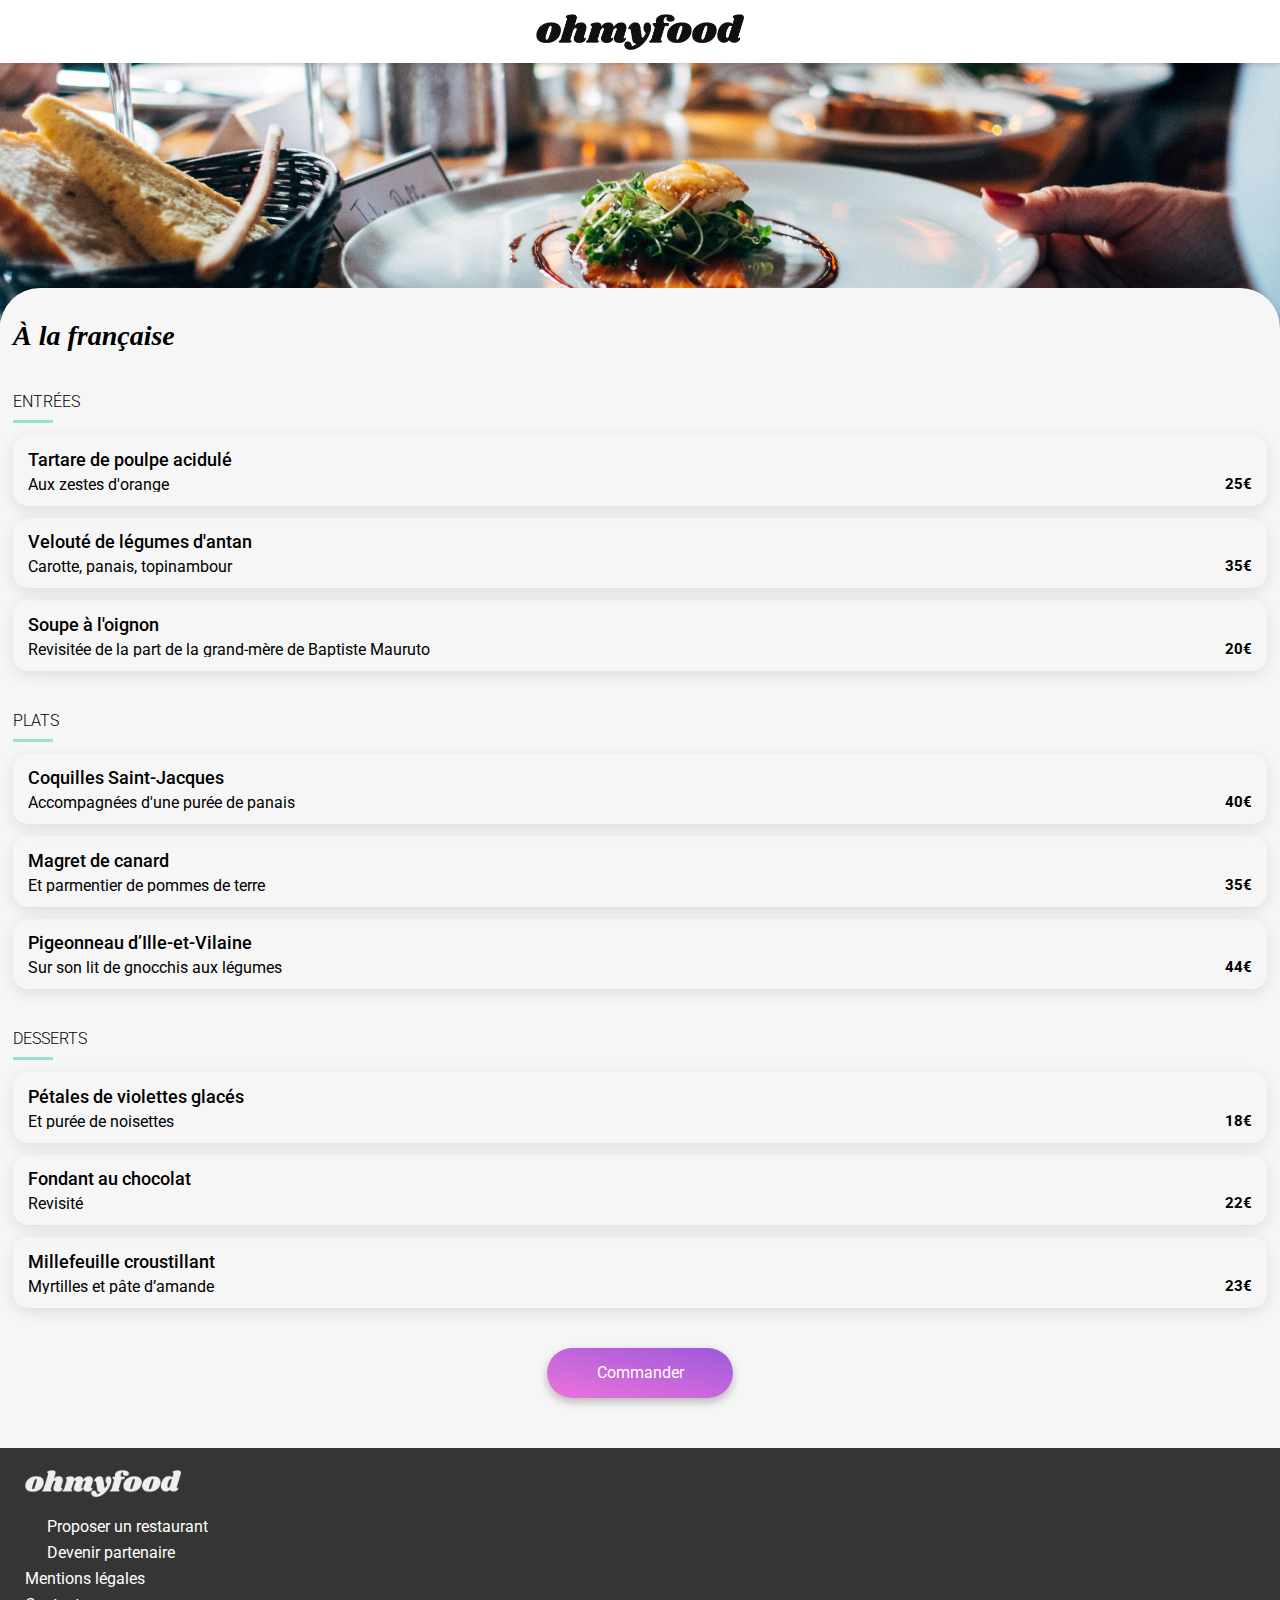
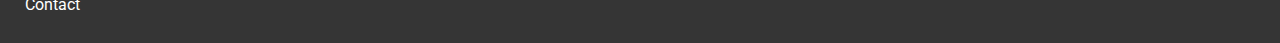
==== alafrancaise.html @ 47de21c9 "finisehd mobile" ====
<!DOCTYPE html>
<html lang="fr">
    <head>
        <meta charset="UTF-8">
        <meta name="viewport" content="width=device-width, initial-scale=1.0">
        <title>Ohmyfood</title>
        <link rel="preconnect" href="https://fonts.googleapis.com">
        <link rel="preconnect" href="https://fonts.gstatic.com" crossorigin>
        <link href="https://fonts.googleapis.com/css2?family=Raleway:wght@400;500;700&display=swap" rel="stylesheet">
        <link rel="stylesheet" href="https://cdnjs.cloudflare.com/ajax/libs/font-awesome/6.2.1/css/all.min.css"
            integrity="sha512-MV7K8+y+gLIBoVD59lQIYicR65iaqukzvf/nwasF0nqhPay5w/9lJmVM2hMDcnK1OnMGCdVK+iQrJ7lzPJQd1w=="
            crossorigin="anonymous" referrerpolicy="no-referrer">
        <link rel="stylesheet" href="./css/style.css">
    </head>
    <body>
        <div class="bookiPage">
            <header>
                <div class="imgHeaderDiv">
                    <a href="./">
                        <i class="fa-solid fa-arrow-left iconBackHeader"></i>
                    </a>
                    <img src="./images/logo/ohmyfood.png" alt="logo" class="logoHeader">
                </div>
            </header>
            <main class="mainMenuRestaurant">
                <div class="restaurantPictureContainer">
                    <img class="restaurantMenuPicture" src="./images/restaurants/jay-wennington-N_Y88TWmGwA-unsplash.jpg" alt="restaurant1">
                </div>
                <div class="restaurantMenuSection">
                    <h1 class="restaurantMenuName">À la française</h1>
                    <input type="checkbox" id="toggleHeart" class="hidden-checkbox">
                    <label for="toggleHeart">
                        <i class="fa-regular fa-heart heartRestaurantPage"></i>
                    </label>
                    <section class="entryPlate">
                        <h2 class="entryPlateTxt">ENTRÉES</h2>
                        <div class="menuBar"></div>
                        <div class="aPlateDiv2">
                            <div class="aPlateContent">
                                <p class="aPlateName">Tartare de poulpe acidulé</p>
                                <div class="subTxtDiv">
                                    <p class="aPlateSubName2">Aux zestes d'orange</p>
                                    <p class="aPlatePrice2">25€</p>
                                </div>
                            </div>
                            <div class="aPlateSelected">
                                <i class="fa-solid fa-circle-check selectedIcon"></i>
                            </div>
                        </div>
                        <div class="aPlateDiv2">
                            <div class="aPlateContent">
                                <p class="aPlateName">Velouté de légumes d'antan</p>
                                <div class="subTxtDiv">
                                    <p class="aPlateSubName2">Carotte, panais, topinambour</p>
                                    <p class="aPlatePrice2">35€</p>
                                </div>
                            </div>
                            <div class="aPlateSelected">
                                <i class="fa-solid fa-circle-check selectedIcon"></i>
                            </div>
                        </div>
                        <div class="aPlateDiv2">
                            <div class="aPlateContent">
                                <p class="aPlateName">Soupe à l'oignon</p>
                                <div class="subTxtDiv">
                                    <p class="aPlateSubName2">Revisitée de la part de la grand-mère de Baptiste Mauruto</p>
                                    <p class="aPlatePrice2">20€</p>
                                </div>
                            </div>
                            <div class="aPlateSelected">
                                <i class="fa-solid fa-circle-check selectedIcon"></i>
                            </div>
                        </div>
                    </section>
                    <section class="mainCoursePlate">
                        <h2 class="mainCoursePlateTxt">PLATS</h2>
                        <div class="menuBar"></div>
                        <div class="aPlateDiv2">
                            <div class="aPlateContent">
                                <p class="aPlateName">Coquilles Saint-Jacques</p>
                                <div class="subTxtDiv">
                                    <p class="aPlateSubName2">Accompagnées d'une purée de panais</p>
                                    <p class="aPlatePrice2">40€</p>
                                </div>
                            </div>
                            <div class="aPlateSelected">
                                <i class="fa-solid fa-circle-check selectedIcon"></i>
                            </div>
                        </div>
                        <div class="aPlateDiv2">
                            <div class="aPlateContent">
                                <p class="aPlateName">Magret de canard</p>
                                <div class="subTxtDiv">
                                    <p class="aPlateSubName2">Et parmentier de pommes de terre</p>
                                    <p class="aPlatePrice2">35€</p>
                                </div>
                            </div>
                            <div class="aPlateSelected">
                                <i class="fa-solid fa-circle-check selectedIcon"></i>
                            </div>
                        </div>
                        <div class="aPlateDiv2">
                            <div class="aPlateContent">
                                <p class="aPlateName">Pigeonneau d’Ille-et-Vilaine</p>
                                <div class="subTxtDiv">
                                    <p class="aPlateSubName2">Sur son lit de gnocchis aux légumes</p>
                                    <p class="aPlatePrice2">44€</p>
                                </div>
                            </div>
                            <div class="aPlateSelected">
                                <i class="fa-solid fa-circle-check selectedIcon"></i>
                            </div>
                        </div>
                    </section>
                    <section class="dessertPlate">
                        <h2 class="dessertPlateTxt">DESSERTS</h2>
                        <div class="menuBar"></div>
                        <div class="aPlateDiv2">
                            <div class="aPlateContent">
                                <p class="aPlateName">Pétales de violettes glacés</p>
                                <div class="subTxtDiv">
                                    <p class="aPlateSubName2">Et purée de noisettes</p>
                                    <p class="aPlatePrice2">18€</p>
                                </div>
                            </div>
                            <div class="aPlateSelected">
                                <i class="fa-solid fa-circle-check selectedIcon"></i>
                            </div>
                        </div>
                        <div class="aPlateDiv2">
                            <div class="aPlateContent">
                                <p class="aPlateName">Fondant au chocolat</p>
                                <div class="subTxtDiv">
                                    <p class="aPlateSubName2">Revisité</p>
                                    <p class="aPlatePrice2">22€</p>
                                </div>
                            </div>
                            <div class="aPlateSelected">
                                <i class="fa-solid fa-circle-check selectedIcon"></i>
                            </div>
                        </div>
                        <div class="aPlateDiv2">
                            <div class="aPlateContent">
                                <p class="aPlateName">Millefeuille croustillant</p>
                                <div class="subTxtDiv">
                                    <p class="aPlateSubName2">Myrtilles et pâte d’amande</p>
                                    <p class="aPlatePrice2">23€</p>
                                </div>
                            </div>
                            <div class="aPlateSelected">
                                <i class="fa-solid fa-circle-check selectedIcon"></i>
                            </div>
                        </div>
                    </section>
                    <button class="bookButton">Commander</button>
                </div>
            </main>
            <footer class="footer">
                <img src="./images/logo/ohmyfood.png" alt="logo" class="logoFooter">
                <div class="footerTxtContainer">
                    <div class="footerWithIcon">
                        <i class="fa-solid fa-utensils iconFooter"></i>
                        <p class="footerTxt">Proposer un restaurant</p>
                    </div>
                    <div class="footerWithIcon">
                        <i class="fa-solid fa-handshake-angle iconFooter"></i>
                        <p class="footerTxt">Devenir partenaire</p>
                    </div>
                    <p class="footerTxt">Mentions légales</p>
                    <p class="footerTxt">Contact</p>
                </div>
            </footer>
        </div>
    </body>
</html>
---- css/style.css ----
@import url('https://fonts.googleapis.com/css2?family=Roboto:ital,wght@0,100;0,300;0,400;0,500;0,700;0,900;1,100;1,300;1,400;1,500;1,700;1,900&display=swap');

#loader {
    position: fixed;
    width: 100%;
    height: 100%;
    background: #fff;
    display: flex;
    justify-content: center;
    align-items: center;
    font-size: 24px;
    color: #333;
    animation: fadeOut 0.25s forwards 0.25s; /* Wait 0.5s before starting the animation */
    z-index: 1000;
    overflow: hidden;
}

#content {
    opacity: 0;
    animation: fadeIn 0.25s forwards 0.5s; /* Wait 1s (0.5s delay + 0.5s fadeOut) before showing content */
}

@keyframes fadeOut {
    to {
        opacity: 0;
        visibility: hidden;
    }
}

@keyframes fadeIn {
    to {
        opacity: 1;
    }
}

.spinner {
    width: 56px;
    height: 56px;
    border-radius: 50%;
    background: radial-gradient(farthest-side,#9356dc 94%,#0000) top/9px 9px no-repeat,
           conic-gradient(#0000 30%,#9356dc);
    -webkit-mask: radial-gradient(farthest-side,#0000 calc(100% - 9px),#000 0);
    animation: spinner-c7wet2 0.8s infinite linear;
 }

@keyframes spinner-c7wet2 {
    100% {
       transform: rotate(1turn);
    }
}

/*  */

html {
  font-family: "Roboto", sans-serif;
  text-align: center;
}

*,
*::before,
*::after {
  margin: 0;
  padding: 0;
  box-sizing: border-box;
}

button {
  all: unset;
}

.imgHeaderDiv {
  width: 100%;
  display: flex;
  height: 63px;
  box-shadow: 0px 2px 4px 0px rgba(0, 0, 0, 0.1490196078);
  position: relative;
  z-index: 2;
}

.logoHeader {
  margin: auto;
  height: 36px;
}

.locationHeader {
  height: 50px;
  width: 100%;
  display: flex;
  background-color: #EAEAEA;
  box-shadow: 0px 4px 4px 0px rgba(0, 0, 0, 0.2509803922);
  z-index: 1;
  position: relative;
  align-items: center;
}

.locationCenterContainer {
  width: 100%;
  margin: auto;
  display: flex;
  justify-content: center;
  align-items: center;
}

.txtLocationHeader {
  font-size: 16px;
  color: #353535;
  font-weight: 500;
  margin-left: 17px;
}

.findMenuSection {
  background-color: #f6f6f6;
  padding-top: 39px;
  padding-bottom: 57px;
}

.findMenuTitle {
  font-weight: 700;
  font-size: 24px;
  margin-bottom: 16px;
}

.findMenuDescription {
  font-size: 18px;
  color: #353535;
  font-weight: 300;
}

.findMenuButton {
  cursor: pointer;
  width: 218px;
  height: 50px;
  border-radius: 25px;
  background: linear-gradient(193.33deg, #9356DC -11.44%, #FF79DA 123.93%);
  box-shadow: 0px 4px 10px 0px rgba(0, 0, 0, 0.2509803922);
  color: white;
  font-family: "Roboto", sans-serif;
  font-weight: 500;
  font-size: 16px;
  margin: auto;
  margin-top: 27px;
  display: flex;
  justify-content: center;
  align-items: center;
}

.fonctionnementSection {
  padding: 20px;
  padding-bottom: 43px;
}

.fonctionnementTitle {
  text-align: left;
  margin-top: 28px;
  margin-bottom: 26px;
}

.fonctionnementPart {
  width: 100%;
  height: 72px;
  background-color: #F6F6F6;
  border-radius: 20px;
  box-shadow: 0px 4px 15px 0px #00000026;
  display: flex;
  margin-bottom: 25px;
  position: relative;
  align-items: center;
}

.fonctionnementCenterContainer {
  width: 100%;
  margin: auto;
  display: flex;
  justify-content: center;
  align-items: center;
}

.numberBubble {
  width: 24px;
  height: 24px;
  position: absolute;
  left: 0;
  top: 50%;
  transform: translateY(-50%) translateX(-12.5px);
  border-radius: 50%;
  background-color: #9356DC;
  display: flex;
}

.numberFonctionnement {
  font-weight: 500;
  font-size: 14px;
  margin: auto;
  color: white;
}

.fonctionnementPartTitle {
  font-size: 18px;
  font-weight: 500;
  color: #353535;
  margin-left: 23px;
  width: 211px;
  text-align: left;
}

.restaurantSection {
  background-color: #f6f6f6;
  padding-top: 54px;
  padding-bottom: 57px;
  padding-left: 17px;
  padding-right: 18px;
}

.restaurantTitle {
  font-size: 24px;
  font-weight: 700;
  text-align: left;
  margin-bottom: 24px;
}

.restaurant {
  width: 100%;
  border-radius: 15px;
  background-color: white;
  margin-bottom: 18px;
  padding-bottom: 12px;
  box-shadow: 0px 4px 15px 0px #0000001A;
  position: relative;
}

.heartRestaurant {
  position: absolute;
  bottom: 0;
  right: 0;
  margin-bottom: 33px;
  margin-right: 25px;
}

.restaurantPicture {
  height: 174px;
  width: 100%;
  border-radius: 15px 15px 0 0;
  object-fit: cover;
}

.restaurantName {
  font-size: 18px;
  font-weight: 700;
  text-align: left;
  margin-top: 16px;
  margin-left: 16px;
}

.restaurantPlace {
  font-size: 17px;
  font-weight: 300;
  text-align: left;
  margin-left: 16px;
  margin-top: 5px;
}

.newInformation {
  color: #008766;
  position: absolute;
  top: 0;
  right: 0;
  font-size: 14px;
  margin-top: 12px;
  margin-right: 12px;
  background-color: #99E2D0;
  box-shadow: 0px 2px 4px 0px #00000026;
  border-radius: 2px;
  padding-top: 7px;
  padding-bottom: 6px;
  padding-left: 9px;
  padding-right: 9px;
}

.footer {
  background-color: #353535;
  padding-top: 22px;
  padding-left: 25px;
  padding-bottom: 22px;
  color: white;
  text-align: left;
}

.logoFooter {
  height: 27px;
  filter: invert(1);
}

.footerTxtContainer {
  margin-top: 16px;
  font-size: 16px;
  font-weight: 400;
}

.footerTxt {
  margin-bottom: 7px;
}

a {
  text-decoration: none;
  color: black;
}

/* page restaurant */

.restaurantPictureContainer {
  width: 100%;
  height: 275px;
}

.restaurantMenuName {
  font-family: Shrikhand;
  font-size: 28px;
  font-style: italic;
  font-weight: bolder;
  text-align: left;
  margin-bottom: 40px;
}

.restaurantMenuPicture {
  width: 100%;
  height: 100%;
  object-fit: cover;
}

.mainMenuRestaurant{
  background-color: #f6f6f6;
}

.restaurantMenuSection {
  background-color: #f6f6f6;
  border-top-left-radius: 40px;
  border-top-right-radius: 40px;
  padding-top: 32px;
  padding-left: 13px;
  padding-right: 13px;
  transform: translateY(-50px);
}

.entryPlateTxt {
  font-family: 'Roboto', sans-serif;
  font-size: 16px;
  font-weight: 300;
  text-align: left;
}

.mainCoursePlate {
  margin-top: 40px;
}

.dessertPlate {
  margin-top: 40px;
}

.mainCoursePlateTxt {
  font-family: 'Roboto', sans-serif;
  font-size: 16px;
  font-weight: 300;
  text-align: left;
}

.dessertPlateTxt {
  font-family: 'Roboto', sans-serif;
  font-size: 16px;
  font-weight: 300;
  text-align: left;
}

.aPlateName{
    font-size: 18px;
    font-weight: 500;
}
.aPlateSubName{
    font-size: 15px;
    font-weight: 300;
    margin-top: 5px;
}

.aPlateDiv {
  width: 100%;
  padding-left: 15px;
  padding-top: 13.5px;
  padding-bottom: 13.5px;
  box-shadow: 0px 4.01px 15.04px 0px #0000001A;
  position: relative;
  border-radius: 15px;
  margin-bottom: 12px;
  text-align: left;
  animation: slideInFromRight 0.5s ease-out;
}

.aPlateDiv2 {
  width: 100%;
  box-shadow: 0px 4.01px 15.04px 0px #0000001A;
  position: relative;
  border-radius: 15px;
  margin-bottom: 12px;
  text-align: left;
  animation: slideInFromRight 0.5s ease-out;
  display: flex;
  justify-content: space-between;
  align-items: center;
  height: 70.5px;
  padding-left: 15px;
  cursor: pointer;
}

.aPlateContent {
  flex-grow: 1;
}

.subTxtDiv {
  padding-top: 5px;
  width: 100%;
  display: flex;
  justify-content: space-between;
  position: relative;
}

.aPlateSubName2 {
  flex-grow: 1;
  height: 17.5px;
  white-space: nowrap;
  overflow: hidden;
  text-overflow: ellipsis;
  margin: 0;
  width: 40px;
}

.aPlatePrice2 {
  font-size: 15px;
  font-weight: 700;
  margin: 0;
  transition: transform 0.3s ease;
  position: absolute;
  right: 0;
  transform: translateX(44px);
}

.aPlateSelected {
  width: 59px;
  border-top-right-radius: 15px;
  border-bottom-right-radius: 15px;
  background-color: #99E2D0;
  transform: translateX(100%);
  transition: transform 0.3s ease, opacity 0.3s ease;
  height: 100%;
  text-align: center;
  display: flex;
  align-items: center;
  opacity: 0;
  pointer-events: none;
}

.aPlateDiv2:hover .aPlateSelected {
  transform: translateX(0);
  opacity: 1;
  pointer-events: auto;
}

.aPlateDiv2:hover .aPlatePrice2 {
  transform: translateX(-15px); /* Move left by the width of aPlateSelected */
}

.hidden-checkbox {
  display: none;
}

@keyframes fillAnimation {
  0% {
    color: black;
  }
  100% {
    color: blue;
  }
}

@keyframes unfillAnimation {
  0% {
    color: blue;
  }
  100% {
    color: black;
  }
}

.heartRestaurantPage::before {
  content: "\f08a";
  font-family: 'Font Awesome 5 Free';
  font-weight: 400;
  color: black;
  transition: color 1s ease;
  cursor: pointer;
}

.heartRestaurant::before {
    content: "\f08a";
    font-family: 'Font Awesome 5 Free';
    font-weight: 400;
    color: black;
    transition: color 1s ease;
    cursor: pointer;
}

.hidden-checkbox:checked + label .heartRestaurantPage::before {
  animation: fillAnimation 1s forwards;
  color: linear-gradient(193.33deg, #9356DC -11.44%, #FF79DA 123.93%);
  content: "\f004";
  font-weight: 900;
}

.hidden-checkbox:not(:checked) + label .heartRestaurantPage::before {
  animation: unfillAnimation 1s forwards;
  color: black;
  content: "\f08a";
  font-weight: 400;
}


.hidden-checkbox:checked + label .heartRestaurant::before {
    animation: fillAnimation 1s forwards;
    color: linear-gradient(193.33deg, #9356DC -11.44%, #FF79DA 123.93%);
    content: "\f004";
    font-weight: 900;
  }

  .hidden-checkbox:not(:checked) + label .heartRestaurant::before {
    animation: unfillAnimation 1s forwards;
    color: black;
    content: "\f08a";
    font-weight: 400;
}

@keyframes slideInFromRight {
  0% {
    opacity: 0;
    transform: translateX(100%);
  }
  100% {
    opacity: 1;
    transform: translateX(0);
  }
}

.menuBar {
  width: 40px;
  height: 0px;
  top: 27px;
  gap: 0px;
  opacity: 0px;
  border-top: 3px solid #99E2D0;
  margin-top: 9px;
  margin-bottom: 12px;
}

.footerWithIcon {
  display: flex;
}

.heartRestaurantPage {
  position: absolute;
  top: 0;
  right: 0;
  margin-top: 40px;
  margin-right: 40px;
}

.iconBackHeader {
  position: absolute;
  left: 0;
  top: 50%;
  transform: translateY(-50%);
  margin-left: 17px;
}

.iconFooter {
  width: 22px;
}

.selectedIcon {
  margin: auto;
  width: 20px;
  height: 20px;
  color: #ffffff;
}

.bookButton{
  margin-top: 28px;
  width: 186px;
  height: 50px;
  border-radius: 25px;
  background: linear-gradient(193.33deg, #9356DC -11.44%, #FF79DA 123.93%);
  color: white;
  cursor: pointer;
  font-family: 'Roboto', sans-serif;
  box-shadow: 0px 4px 10px 0px #00000040;
}

.findMenuButton:hover{
  background: linear-gradient(200.64deg, #9356DC -5.2%, #FF79DA 110.74%),
linear-gradient(0deg, rgba(255, 255, 255, 0.15), rgba(255, 255, 255, 0.15));
  box-shadow: 0px 4px 15px 0px #00000059;
}

.bookButton:hover{
  background: linear-gradient(200.64deg, #9356DC -5.2%, #FF79DA 110.74%),
linear-gradient(0deg, rgba(255, 255, 255, 0.15), rgba(255, 255, 255, 0.15));
  box-shadow: 0px 4px 15px 0px #00000059;
}
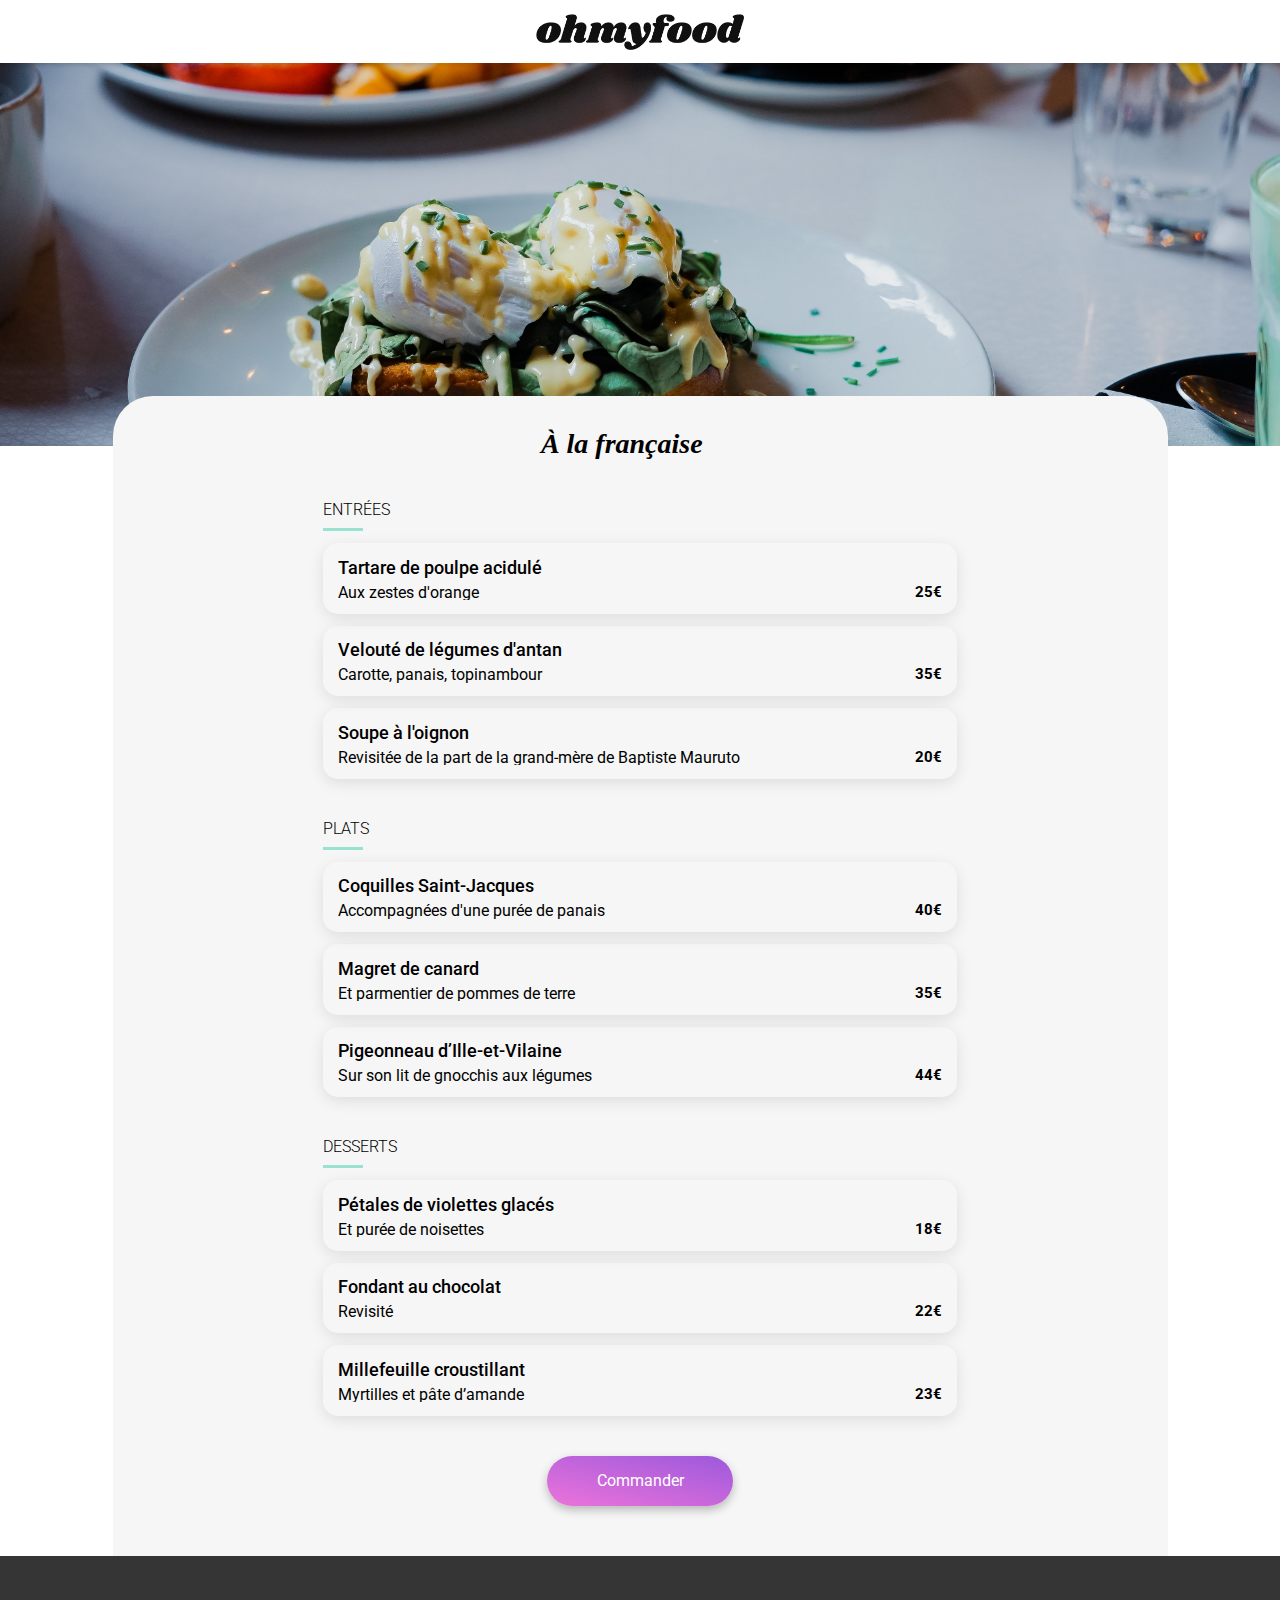
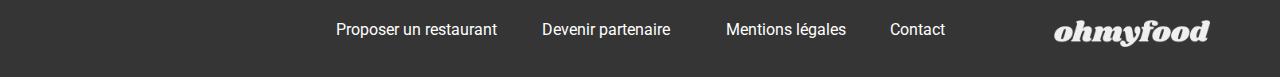
==== commit cfb43731: "everything done" ====
--- a/alafrancaise.html
+++ b/alafrancaise.html
@@ -24,14 +24,16 @@
             </header>
             <main class="mainMenuRestaurant">
                 <div class="restaurantPictureContainer">
-                    <img class="restaurantMenuPicture" src="./images/restaurants/jay-wennington-N_Y88TWmGwA-unsplash.jpg" alt="restaurant1">
+                    <img class="restaurantMenuPicture" src="./images/restaurants/toa-heftiba-DQKerTsQwi0-unsplash.jpg" alt="restaurant1">
                 </div>
                 <div class="restaurantMenuSection">
-                    <h1 class="restaurantMenuName">À la française</h1>
-                    <input type="checkbox" id="toggleHeart" class="hidden-checkbox">
-                    <label for="toggleHeart">
-                        <i class="fa-regular fa-heart heartRestaurantPage"></i>
-                    </label>
+                    <div class="topName">
+                        <h1 class="restaurantMenuName">À la française</h1>
+                        <input type="checkbox" id="toggleHeart" class="hidden-checkbox">
+                        <label for="toggleHeart">
+                            <i class="fa-regular fa-heart heartRestaurantPage"></i>
+                        </label>
+                    </div>
                     <section class="entryPlate">
                         <h2 class="entryPlateTxt">ENTRÉES</h2>
                         <div class="menuBar"></div>
@@ -156,18 +158,35 @@
                 </div>
             </main>
             <footer class="footer">
-                <img src="./images/logo/ohmyfood.png" alt="logo" class="logoFooter">
-                <div class="footerTxtContainer">
-                    <div class="footerWithIcon">
-                        <i class="fa-solid fa-utensils iconFooter"></i>
-                        <p class="footerTxt">Proposer un restaurant</p>
+                <div class="footerDesktop">
+                    <img src="./images/logo/ohmyfood.png" alt="logo" class="logoFooter">
+                    <div class="footerTxtContainer">
+                        <div class="footerWithIcon">
+                            <i class="fa-solid fa-utensils iconFooter"></i>
+                            <p class="footerTxt">Proposer un restaurant</p>
+                        </div>
+                        <div class="footerWithIcon">
+                            <i class="fa-solid fa-handshake-angle iconFooter"></i>
+                            <p class="footerTxt">Devenir partenaire</p>
+                        </div>
+                        <p class="footerTxt">Mentions légales</p>
+                        <p class="footerTxt">Contact</p>
                     </div>
-                    <div class="footerWithIcon">
-                        <i class="fa-solid fa-handshake-angle iconFooter"></i>
-                        <p class="footerTxt">Devenir partenaire</p>
+                </div>
+                <div class="footerMobile">
+                    <div class="footerTxtContainer">
+                        <div class="footerWithIcon">
+                            <i class="fa-solid fa-utensils iconFooter"></i>
+                            <p class="footerTxt">Proposer un restaurant</p>
+                        </div>
+                        <div class="footerWithIcon">
+                            <i class="fa-solid fa-handshake-angle iconFooter"></i>
+                            <p class="footerTxt">Devenir partenaire</p>
+                        </div>
+                        <p class="footerTxt">Mentions légales</p>
+                        <p class="footerTxt">Contact</p>
+                        <img src="./images/logo/ohmyfood.png" alt="logo" class="logoFooter">
                     </div>
-                    <p class="footerTxt">Mentions légales</p>
-                    <p class="footerTxt">Contact</p>
                 </div>
             </footer>
         </div>
--- a/css/style.css
+++ b/css/style.css
@@ -610,4 +610,111 @@
   background: linear-gradient(200.64deg, #9356DC -5.2%, #FF79DA 110.74%),
 linear-gradient(0deg, rgba(255, 255, 255, 0.15), rgba(255, 255, 255, 0.15));
   box-shadow: 0px 4px 15px 0px #00000059;
+}
+
+.footerMobile{
+  display: none;
+}
+
+@media (min-width: 1100px) {
+  .findMenuTitle{
+    font-size: 40px;
+    font-weight: 700;
+  }
+  .fonctionnementSection{
+    padding-left: 0;
+    padding-right: 0;
+    width: 1080px;
+  }
+  .fonctionnementDivContainer{
+    display: flex;
+    justify-content: space-between;
+  }
+  .fonctionnementSection{
+    margin: auto;
+  }
+  .fonctionnementPart{
+    width: 332px;
+  }
+  .restaurantHolder{
+    width: 1080px;
+    margin: auto;
+  }
+  .allRestaurants{
+    display: grid;
+    grid-template-columns: repeat(2, 1fr);
+    column-gap: 100px;
+    row-gap: 50px;
+  }
+  .restaurantSection{
+    padding-left: 0;
+    padding-right: 0;
+    padding-top: 30px;
+    padding-bottom: 12px;
+  }
+  .footerMobile{
+    display: block;
+  }
+  .footerDesktop{
+    display: none;
+  }
+  .footerTxtContainer{
+    display: flex;
+    justify-content: flex-end;
+    padding-top: 64px;
+    padding-bottom: 30px;
+    margin-top: 0;
+  }
+  .footerWithIcon{
+    width: 190px;
+    margin-right: 16px;
+  }
+  .footerTxt{
+    width: 164px;
+  }
+  .logoFooter{
+    height: 27px;
+    margin-right: 70px;
+  }
+  .footer{
+    padding: 0;
+  }
+  /* restaurant pages */
+  .restaurantMenuName{
+    text-align: center;
+  }
+  .mainMenuRestaurant{
+    width: 1055px;
+    margin: auto;
+  }
+  .restaurantPictureContainer{
+    width: 100%;
+    height: 383px;
+    position: absolute;
+    top: 0;
+    left: 0;
+    margin-top: 63px;
+  }
+  .restaurantMenuPicture{
+    width: 100%;
+  }
+  .restaurantMenuSection{
+    width: 1055px;
+    padding-left: 210.5px;
+    padding-right: 210.5px;
+    margin: 0 auto;
+    background-color: #F6F6F6;
+    margin-top: 383px;
+  }
+  .heartRestaurantPage {
+    position: relative;
+    margin-top: 0;
+    margin-right: 0;
+    margin-left: 24px;
+  }
+  .topName{
+    display: flex;
+    align-items: baseline;
+    justify-content: center
+  }
 }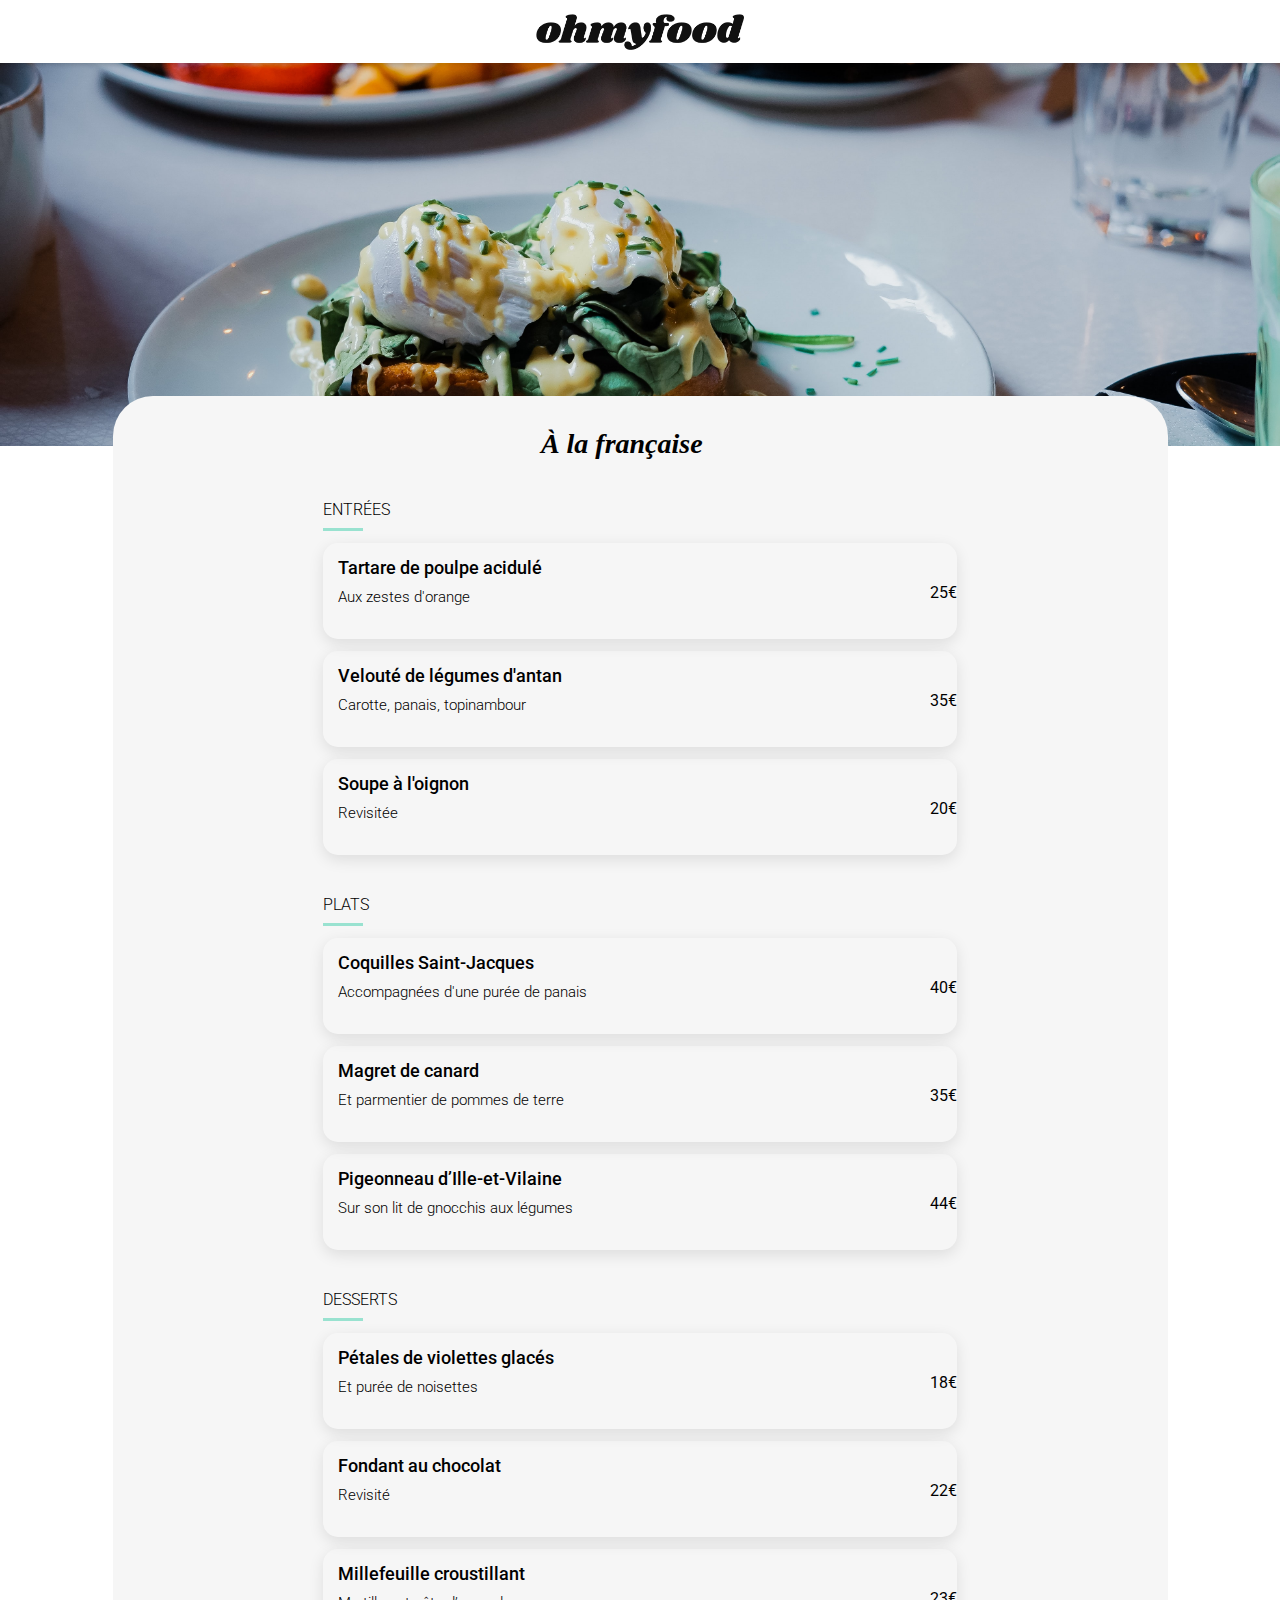
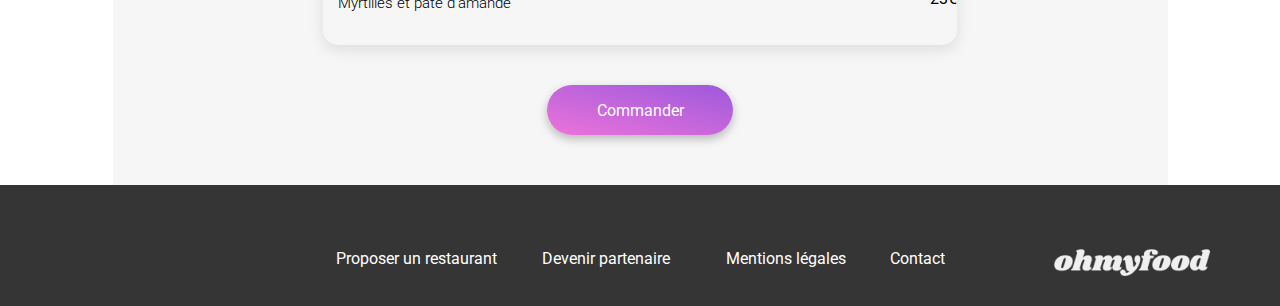
==== commit 43cd7147: "completely finished" ====
--- a/alafrancaise.html
+++ b/alafrancaise.html
@@ -37,36 +37,36 @@
                     <section class="entryPlate">
                         <h2 class="entryPlateTxt">ENTRÉES</h2>
                         <div class="menuBar"></div>
-                        <div class="aPlateDiv2">
+                        <div class="aPlateDiv">
                             <div class="aPlateContent">
                                 <p class="aPlateName">Tartare de poulpe acidulé</p>
                                 <div class="subTxtDiv">
-                                    <p class="aPlateSubName2">Aux zestes d'orange</p>
-                                    <p class="aPlatePrice2">25€</p>
+                                    <p class="aPlateSubName">Aux zestes d'orange</p>
+                                    <p class="aPlatePrice">25€</p>
                                 </div>
                             </div>
                             <div class="aPlateSelected">
                                 <i class="fa-solid fa-circle-check selectedIcon"></i>
                             </div>
                         </div>
-                        <div class="aPlateDiv2">
+                        <div class="aPlateDiv">
                             <div class="aPlateContent">
                                 <p class="aPlateName">Velouté de légumes d'antan</p>
                                 <div class="subTxtDiv">
-                                    <p class="aPlateSubName2">Carotte, panais, topinambour</p>
-                                    <p class="aPlatePrice2">35€</p>
+                                    <p class="aPlateSubName">Carotte, panais, topinambour</p>
+                                    <p class="aPlatePrice">35€</p>
                                 </div>
                             </div>
                             <div class="aPlateSelected">
                                 <i class="fa-solid fa-circle-check selectedIcon"></i>
                             </div>
                         </div>
-                        <div class="aPlateDiv2">
+                        <div class="aPlateDiv">
                             <div class="aPlateContent">
                                 <p class="aPlateName">Soupe à l'oignon</p>
                                 <div class="subTxtDiv">
-                                    <p class="aPlateSubName2">Revisitée de la part de la grand-mère de Baptiste Mauruto</p>
-                                    <p class="aPlatePrice2">20€</p>
+                                    <p class="aPlateSubName">Revisitée</p>
+                                    <p class="aPlatePrice">20€</p>
                                 </div>
                             </div>
                             <div class="aPlateSelected">
@@ -77,36 +77,36 @@
                     <section class="mainCoursePlate">
                         <h2 class="mainCoursePlateTxt">PLATS</h2>
                         <div class="menuBar"></div>
-                        <div class="aPlateDiv2">
+                        <div class="aPlateDiv">
                             <div class="aPlateContent">
                                 <p class="aPlateName">Coquilles Saint-Jacques</p>
                                 <div class="subTxtDiv">
-                                    <p class="aPlateSubName2">Accompagnées d'une purée de panais</p>
-                                    <p class="aPlatePrice2">40€</p>
+                                    <p class="aPlateSubName">Accompagnées d'une purée de panais</p>
+                                    <p class="aPlatePrice">40€</p>
                                 </div>
                             </div>
                             <div class="aPlateSelected">
                                 <i class="fa-solid fa-circle-check selectedIcon"></i>
                             </div>
                         </div>
-                        <div class="aPlateDiv2">
+                        <div class="aPlateDiv">
                             <div class="aPlateContent">
                                 <p class="aPlateName">Magret de canard</p>
                                 <div class="subTxtDiv">
-                                    <p class="aPlateSubName2">Et parmentier de pommes de terre</p>
-                                    <p class="aPlatePrice2">35€</p>
+                                    <p class="aPlateSubName">Et parmentier de pommes de terre</p>
+                                    <p class="aPlatePrice">35€</p>
                                 </div>
                             </div>
                             <div class="aPlateSelected">
                                 <i class="fa-solid fa-circle-check selectedIcon"></i>
                             </div>
                         </div>
-                        <div class="aPlateDiv2">
+                        <div class="aPlateDiv">
                             <div class="aPlateContent">
                                 <p class="aPlateName">Pigeonneau d’Ille-et-Vilaine</p>
                                 <div class="subTxtDiv">
-                                    <p class="aPlateSubName2">Sur son lit de gnocchis aux légumes</p>
-                                    <p class="aPlatePrice2">44€</p>
+                                    <p class="aPlateSubName">Sur son lit de gnocchis aux légumes</p>
+                                    <p class="aPlatePrice">44€</p>
                                 </div>
                             </div>
                             <div class="aPlateSelected">
@@ -117,36 +117,36 @@
                     <section class="dessertPlate">
                         <h2 class="dessertPlateTxt">DESSERTS</h2>
                         <div class="menuBar"></div>
-                        <div class="aPlateDiv2">
+                        <div class="aPlateDiv">
                             <div class="aPlateContent">
                                 <p class="aPlateName">Pétales de violettes glacés</p>
                                 <div class="subTxtDiv">
-                                    <p class="aPlateSubName2">Et purée de noisettes</p>
-                                    <p class="aPlatePrice2">18€</p>
+                                    <p class="aPlateSubName">Et purée de noisettes</p>
+                                    <p class="aPlatePrice">18€</p>
                                 </div>
                             </div>
                             <div class="aPlateSelected">
                                 <i class="fa-solid fa-circle-check selectedIcon"></i>
                             </div>
                         </div>
-                        <div class="aPlateDiv2">
+                        <div class="aPlateDiv">
                             <div class="aPlateContent">
                                 <p class="aPlateName">Fondant au chocolat</p>
                                 <div class="subTxtDiv">
-                                    <p class="aPlateSubName2">Revisité</p>
-                                    <p class="aPlatePrice2">22€</p>
+                                    <p class="aPlateSubName">Revisité</p>
+                                    <p class="aPlatePrice">22€</p>
                                 </div>
                             </div>
                             <div class="aPlateSelected">
                                 <i class="fa-solid fa-circle-check selectedIcon"></i>
                             </div>
                         </div>
-                        <div class="aPlateDiv2">
+                        <div class="aPlateDiv">
                             <div class="aPlateContent">
                                 <p class="aPlateName">Millefeuille croustillant</p>
                                 <div class="subTxtDiv">
-                                    <p class="aPlateSubName2">Myrtilles et pâte d’amande</p>
-                                    <p class="aPlatePrice2">23€</p>
+                                    <p class="aPlateSubName">Myrtilles et pâte d’amande</p>
+                                    <p class="aPlatePrice">23€</p>
                                 </div>
                             </div>
                             <div class="aPlateSelected">
@@ -160,7 +160,7 @@
             <footer class="footer">
                 <div class="footerDesktop">
                     <img src="./images/logo/ohmyfood.png" alt="logo" class="logoFooter">
-                    <div class="footerTxtContainer">
+                    <div class="footerTxtContainer flexStatus">
                         <div class="footerWithIcon">
                             <i class="fa-solid fa-utensils iconFooter"></i>
                             <p class="footerTxt">Proposer un restaurant</p>
